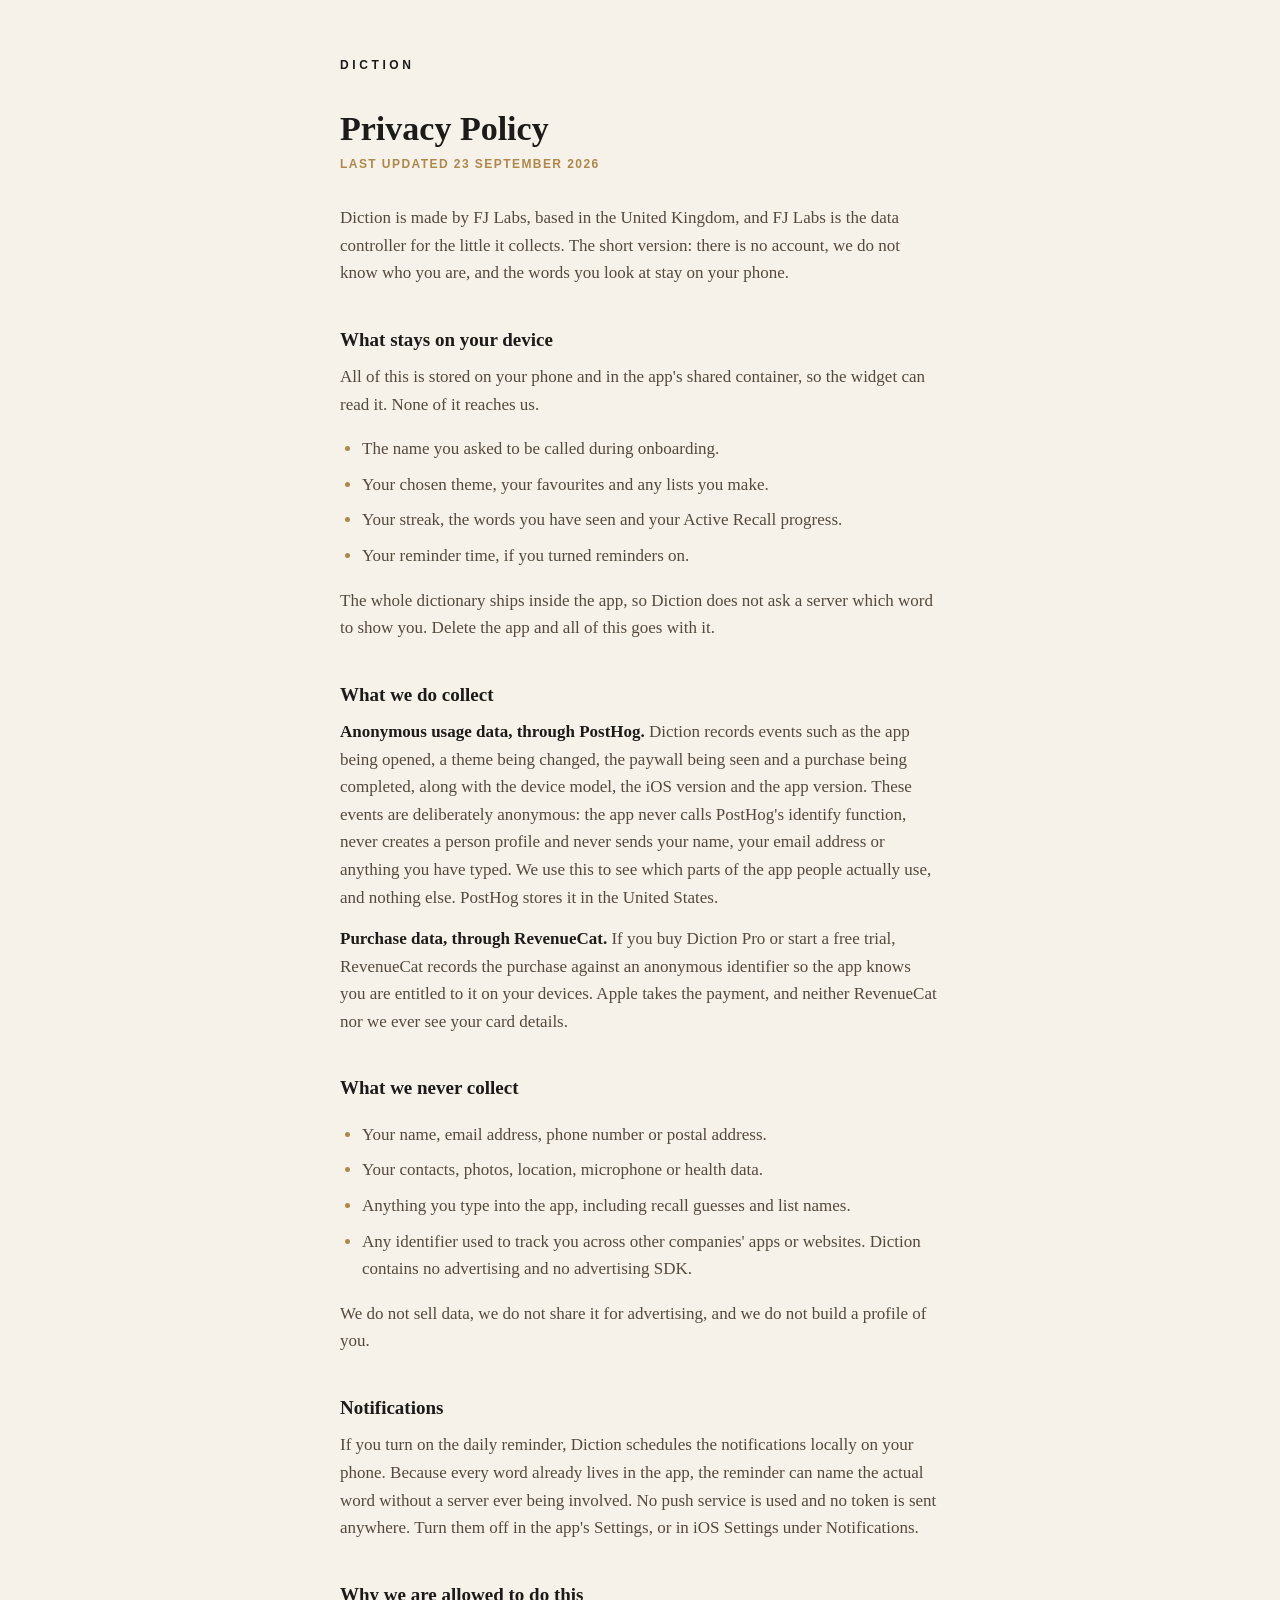
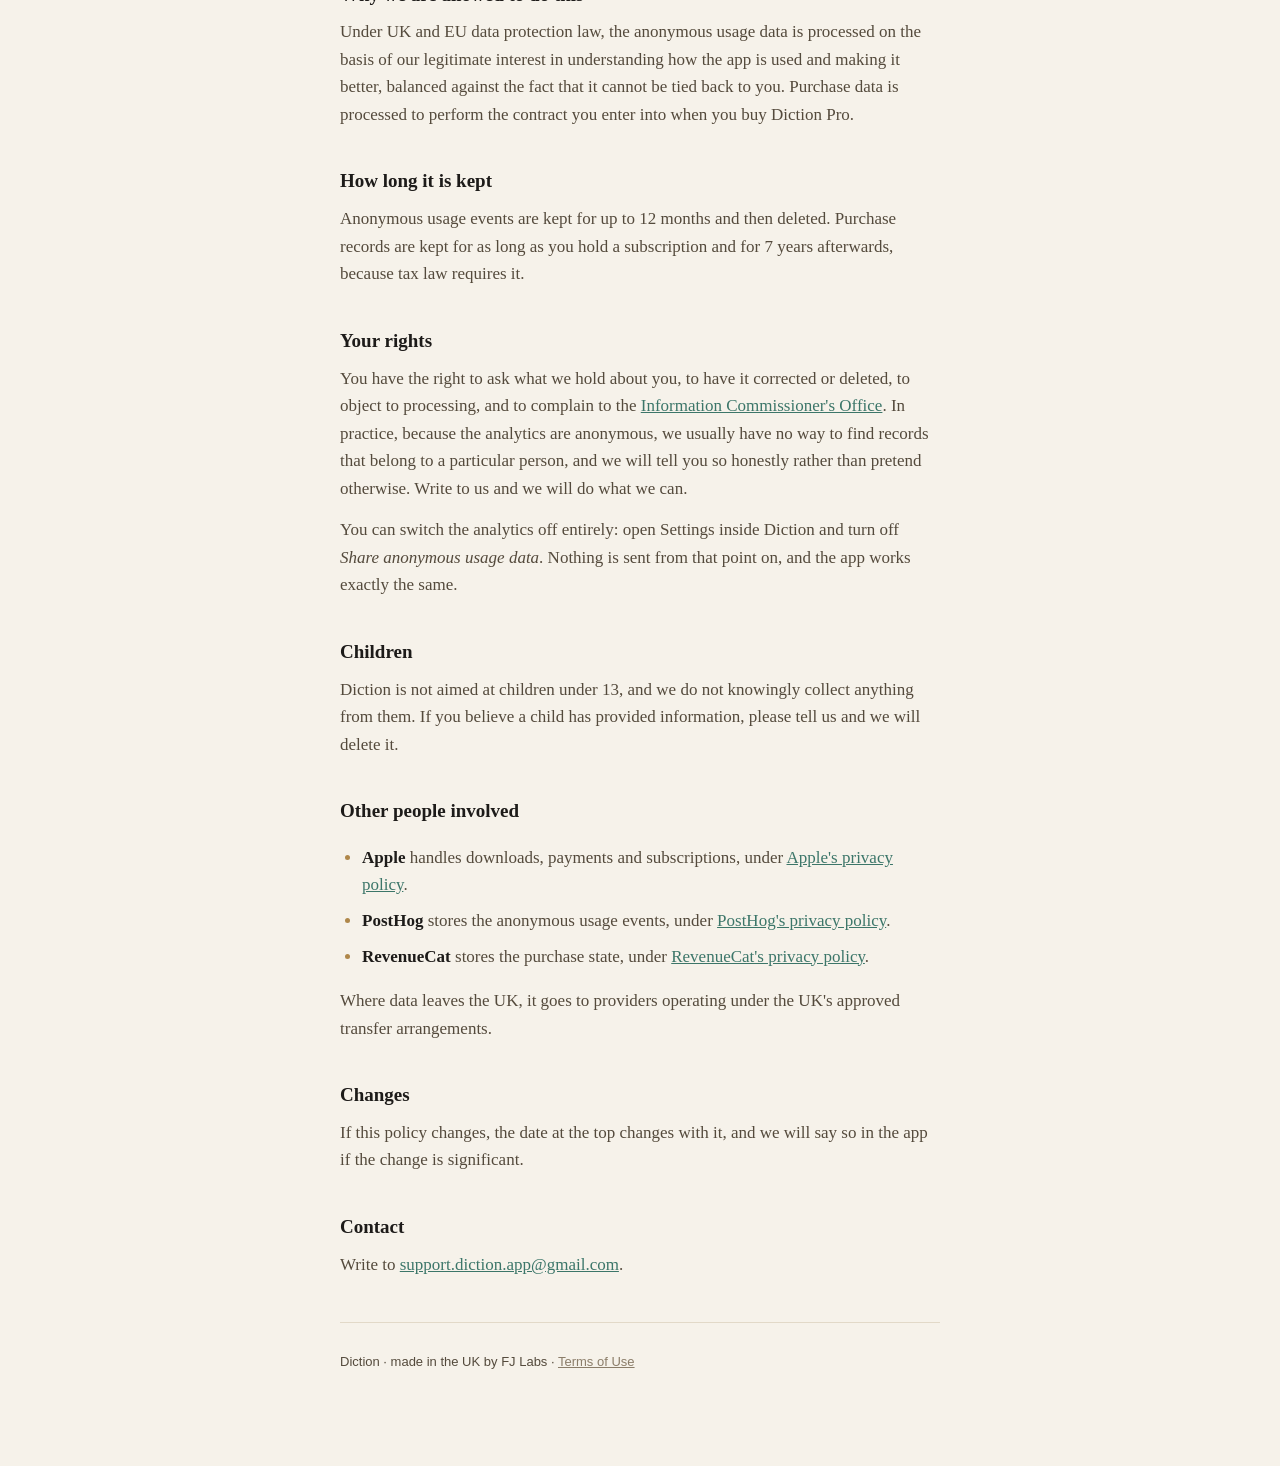
==== privacy.html @ 54b7a773 "Diction website: landing, support, privacy and terms Co-Authored-By: Claude Fable 5.1 <noreply@anthr" ====
<!doctype html>
<html lang="en-GB">
<head>
<meta charset="utf-8">
<meta name="viewport" content="width=device-width,initial-scale=1,viewport-fit=cover">
<title>Diction · Privacy Policy</title>
<meta name="description" content="What Diction collects, what it does not, and who else is involved.">
<link rel="stylesheet" href="style.css">
</head>
<body>
<div class="wrap">
<a class="mark" href="/diction/">DICTION</a>

<h1>Privacy Policy</h1>
<p class="updated">Last updated 23 September 2026</p>

<p>Diction is made by FJ Labs, based in the United Kingdom, and FJ Labs is the data controller for the little it collects. The short version: there is no account, we do not know who you are, and the words you look at stay on your phone.</p>

<h2>What stays on your device</h2>
<p>All of this is stored on your phone and in the app's shared container, so the widget can read it. None of it reaches us.</p>
<ul>
  <li>The name you asked to be called during onboarding.</li>
  <li>Your chosen theme, your favourites and any lists you make.</li>
  <li>Your streak, the words you have seen and your Active Recall progress.</li>
  <li>Your reminder time, if you turned reminders on.</li>
</ul>
<p>The whole dictionary ships inside the app, so Diction does not ask a server which word to show you. Delete the app and all of this goes with it.</p>

<h2>What we do collect</h2>
<p><strong>Anonymous usage data, through PostHog.</strong> Diction records events such as the app being opened, a theme being changed, the paywall being seen and a purchase being completed, along with the device model, the iOS version and the app version. These events are deliberately anonymous: the app never calls PostHog's identify function, never creates a person profile and never sends your name, your email address or anything you have typed. We use this to see which parts of the app people actually use, and nothing else. PostHog stores it in the United States.</p>
<p><strong>Purchase data, through RevenueCat.</strong> If you buy Diction Pro or start a free trial, RevenueCat records the purchase against an anonymous identifier so the app knows you are entitled to it on your devices. Apple takes the payment, and neither RevenueCat nor we ever see your card details.</p>

<h2>What we never collect</h2>
<ul>
  <li>Your name, email address, phone number or postal address.</li>
  <li>Your contacts, photos, location, microphone or health data.</li>
  <li>Anything you type into the app, including recall guesses and list names.</li>
  <li>Any identifier used to track you across other companies' apps or websites. Diction contains no advertising and no advertising SDK.</li>
</ul>
<p>We do not sell data, we do not share it for advertising, and we do not build a profile of you.</p>

<h2>Notifications</h2>
<p>If you turn on the daily reminder, Diction schedules the notifications locally on your phone. Because every word already lives in the app, the reminder can name the actual word without a server ever being involved. No push service is used and no token is sent anywhere. Turn them off in the app's Settings, or in iOS Settings under Notifications.</p>

<h2>Why we are allowed to do this</h2>
<p>Under UK and EU data protection law, the anonymous usage data is processed on the basis of our legitimate interest in understanding how the app is used and making it better, balanced against the fact that it cannot be tied back to you. Purchase data is processed to perform the contract you enter into when you buy Diction Pro.</p>

<h2>How long it is kept</h2>
<p>Anonymous usage events are kept for up to 12 months and then deleted. Purchase records are kept for as long as you hold a subscription and for 7 years afterwards, because tax law requires it.</p>

<h2>Your rights</h2>
<p>You have the right to ask what we hold about you, to have it corrected or deleted, to object to processing, and to complain to the <a href="https://ico.org.uk">Information Commissioner's Office</a>. In practice, because the analytics are anonymous, we usually have no way to find records that belong to a particular person, and we will tell you so honestly rather than pretend otherwise. Write to us and we will do what we can.</p>
<p>You can switch the analytics off entirely: open Settings inside Diction and turn off <em>Share anonymous usage data</em>. Nothing is sent from that point on, and the app works exactly the same.</p>

<h2>Children</h2>
<p>Diction is not aimed at children under 13, and we do not knowingly collect anything from them. If you believe a child has provided information, please tell us and we will delete it.</p>

<h2>Other people involved</h2>
<ul>
  <li><strong>Apple</strong> handles downloads, payments and subscriptions, under <a href="https://www.apple.com/uk/legal/privacy/">Apple's privacy policy</a>.</li>
  <li><strong>PostHog</strong> stores the anonymous usage events, under <a href="https://posthog.com/privacy">PostHog's privacy policy</a>.</li>
  <li><strong>RevenueCat</strong> stores the purchase state, under <a href="https://www.revenuecat.com/privacy">RevenueCat's privacy policy</a>.</li>
</ul>
<p>Where data leaves the UK, it goes to providers operating under the UK's approved transfer arrangements.</p>

<h2>Changes</h2>
<p>If this policy changes, the date at the top changes with it, and we will say so in the app if the change is significant.</p>

<h2>Contact</h2>
<p>Write to <a href="mailto:support.diction.app@gmail.com?subject=Diction%20privacy">support.diction.app@gmail.com</a>.</p>

<hr>
<footer>
  <p>Diction · made in the UK by FJ Labs · <a href="terms.html">Terms of Use</a></p>
</footer>
</div>
</body>
</html>
---- style.css ----
/* Diction's legal pages wear the app's paper, serif and verdigris. */
:root{
  --page:#F6F2EA; --ink:#1D1B19; --ink2:#544A3C; --ink3:#8B7D69;
  --gold:#AF874A; --verd:#3C7669; --line:#E2D9C8;
  --serif:"Newsreader","New York","Iowan Old Style",Georgia,serif;
  --sans:-apple-system,BlinkMacSystemFont,"Segoe UI",Helvetica,Arial,sans-serif;
}
*{box-sizing:border-box}
body{margin:0;background:var(--page);color:var(--ink);
  font-family:var(--serif);font-size:17px;line-height:1.62}
.wrap{max-width:640px;margin:0 auto;padding-inline:20px;padding-block:56px 80px}
.mark{font-family:var(--sans);font-size:12px;font-weight:600;letter-spacing:.3em;
  color:var(--ink);text-decoration:none;display:block;margin-bottom:34px}
h1{font-size:34px;line-height:1.15;font-weight:600;margin:0 0 6px}
h2{font-size:19px;font-weight:600;margin:38px 0 8px}
.updated{font-family:var(--sans);font-size:12px;font-weight:600;letter-spacing:.12em;
  text-transform:uppercase;color:var(--gold);margin:0 0 30px}
p,li{color:var(--ink2);margin:0 0 14px}
li{margin-bottom:8px}
ul{padding-left:22px}
li::marker{color:var(--gold)}
strong{color:var(--ink)}
a{color:var(--verd)}
hr{border:0;border-top:1px solid var(--line);margin:44px 0 28px}
footer{font-family:var(--sans);font-size:13px;color:var(--ink3)}
footer a{color:var(--ink3)}
@media (prefers-color-scheme:dark){
  :root{--page:#141415;--ink:#F1EDE5;--ink2:#C9C1B3;--ink3:#968D7E;
        --gold:#C8A367;--verd:#6FB3A3;--line:#2E2D2B}
}

/* Landing page */
.wide{max-width:1040px}
nav{display:flex;align-items:center;justify-content:space-between;gap:16px;margin-bottom:64px}
nav .mark{margin:0}
nav .links{display:flex;gap:22px;font-family:var(--sans);font-size:14px}
nav .links a{color:var(--ink2);text-decoration:none}
.hero{display:grid;grid-template-columns:1.1fr 1fr;gap:40px;align-items:center}
.hero h1{font-size:52px;line-height:1.05;letter-spacing:-.01em;margin:0 0 18px;text-wrap:balance}
.hero h1 em{font-style:normal;color:var(--verd)}
.hero p{font-size:19px;max-width:44ch}
.hero img{width:100%;height:auto;display:block}
.cta{display:inline-flex;align-items:center;gap:10px;background:var(--verd);color:#fff;text-decoration:none;
  font-family:var(--sans);font-weight:600;font-size:16px;padding:14px 22px;border-radius:999px;margin-top:10px}
.cta.soon{background:var(--ink3);cursor:default}
.eyebrow{font-family:var(--sans);font-size:12px;font-weight:600;letter-spacing:.14em;text-transform:uppercase;color:var(--gold);margin:0 0 14px}
.features{display:grid;grid-template-columns:repeat(3,1fr);gap:26px;margin-top:96px}
.features h3{font-size:22px;font-weight:600;margin:0 0 8px}
.features p{font-size:16px}
.shots{display:grid;grid-template-columns:1fr 1fr;gap:40px;align-items:center;margin-top:96px}
.shots img{width:100%;height:auto;border-radius:24px;display:block}
.shots h2{font-size:34px;margin:0 0 12px;line-height:1.15}
.pro{margin-top:96px;padding:36px;border:1px solid var(--line);border-radius:24px}
.pro ul{columns:2;column-gap:32px;margin:14px 0 0}
.foot{display:flex;flex-wrap:wrap;gap:8px 22px;justify-content:space-between;margin-top:96px}
@media (max-width:760px){
  .hero,.shots,.features{grid-template-columns:1fr}
  .hero h1{font-size:38px}
  .shots.flip img{order:-1}
  .pro ul{columns:1}
  nav .links{gap:14px}
}
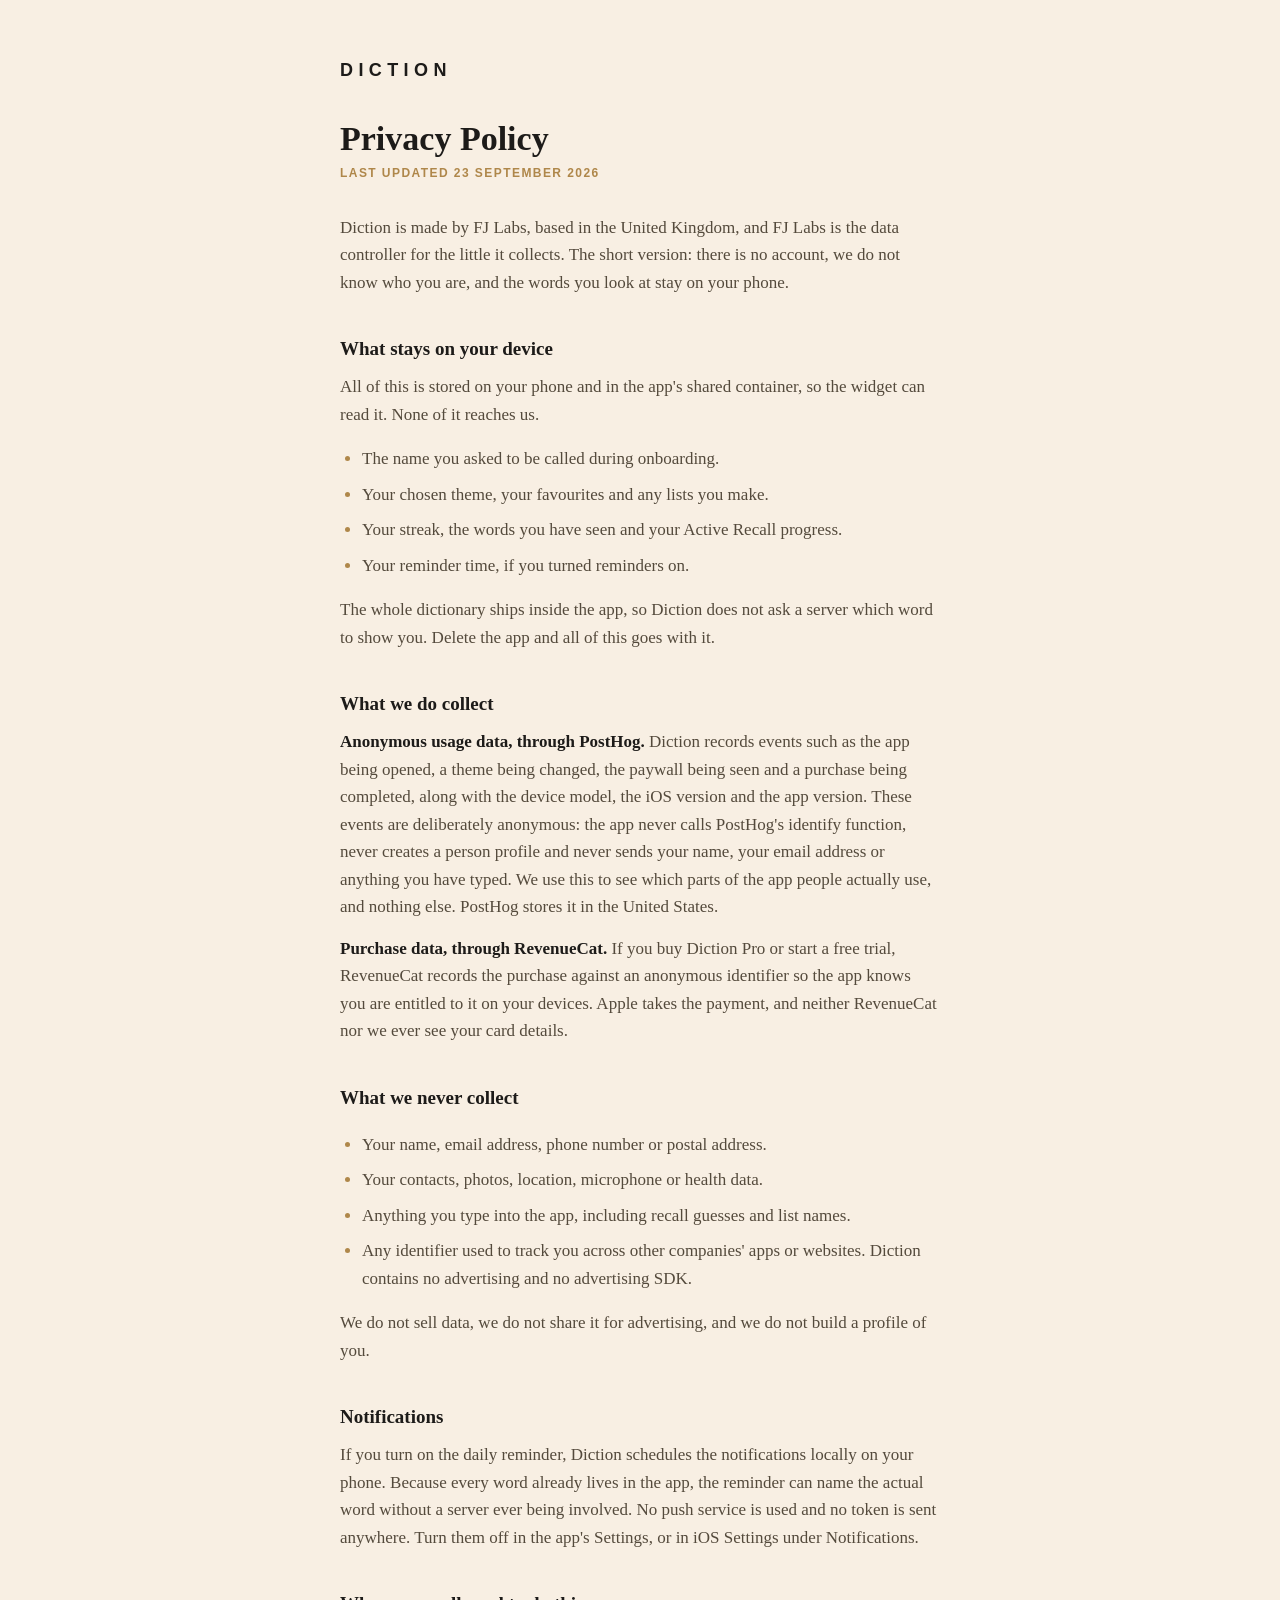
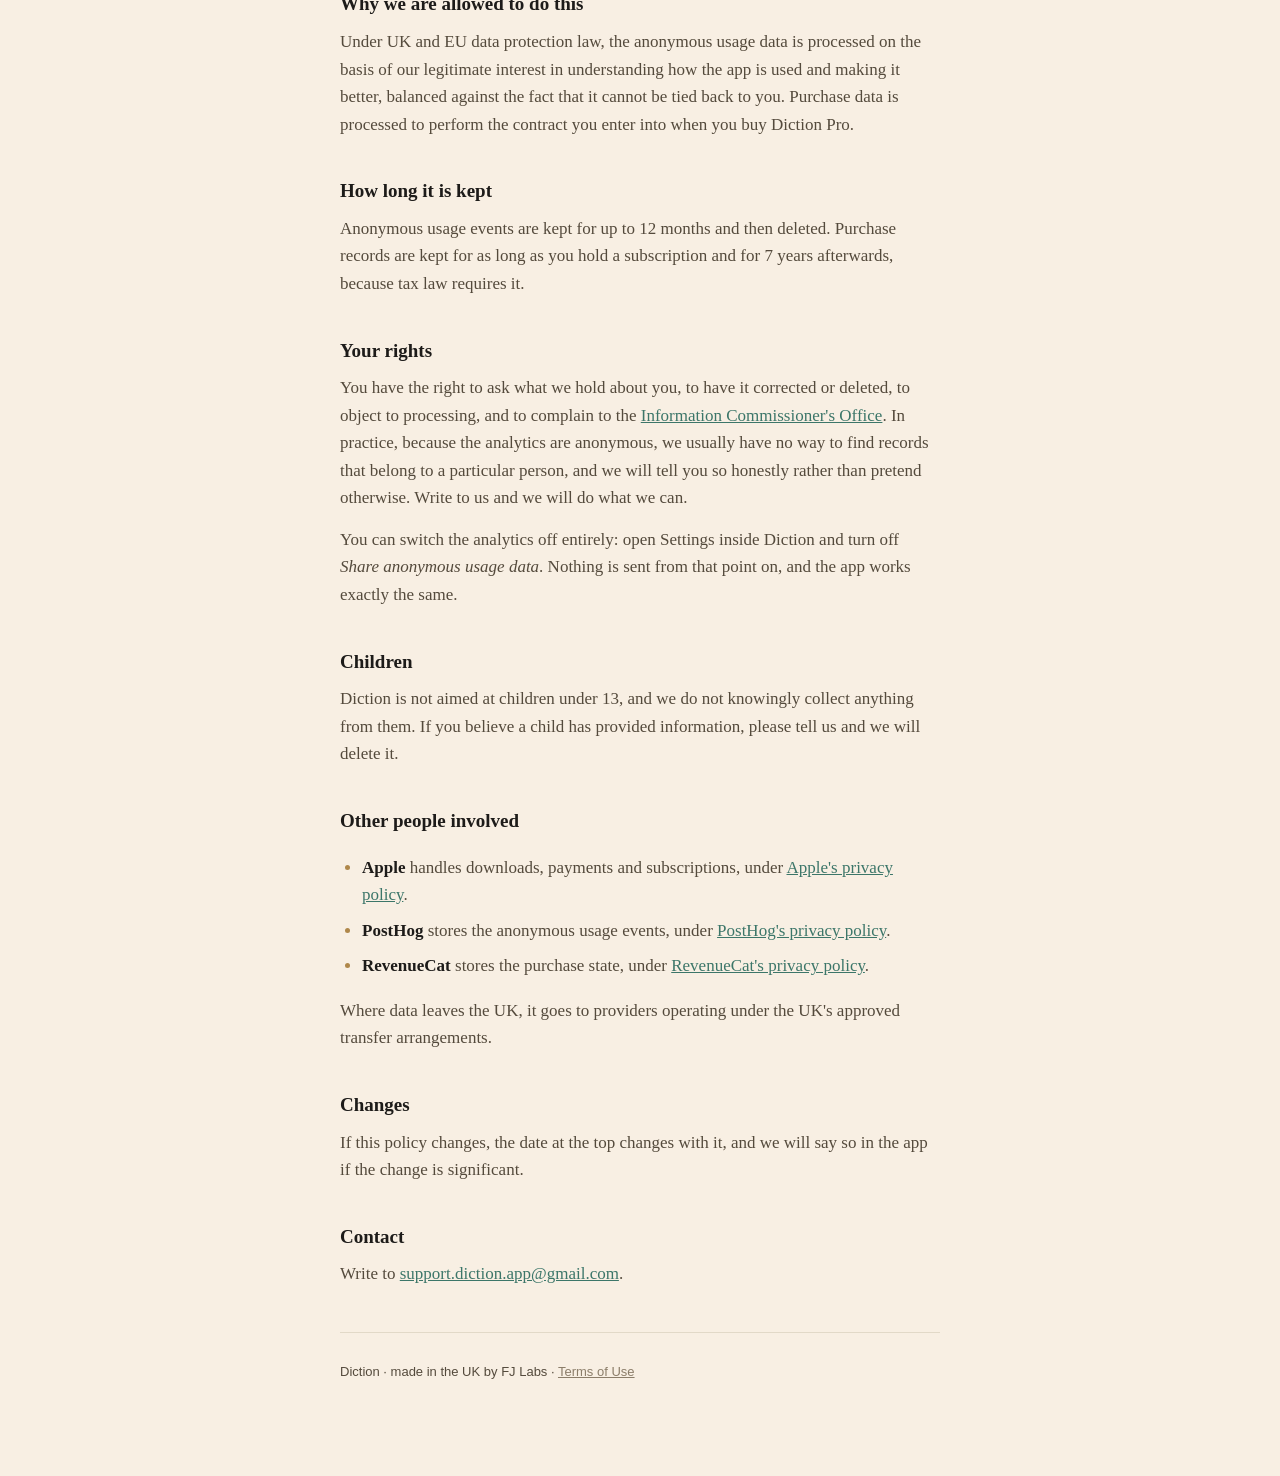
==== commit d1b58544: "Privacy and terms wordmark links home too" ====
--- a/privacy.html
+++ b/privacy.html
@@ -9,7 +9,7 @@
 </head>
 <body>
 <div class="wrap">
-<a class="mark" href="/diction/">DICTION</a>
+<a class="mark" href="https://trydiction.com/">DICTION</a>
 
 <h1>Privacy Policy</h1>
 <p class="updated">Last updated 23 September 2026</p>
--- a/style.css
+++ b/style.css
@@ -1,6 +1,6 @@
 /* Diction's legal pages wear the app's paper, serif and verdigris. */
 :root{
-  --page:#F6F2EA; --ink:#1D1B19; --ink2:#544A3C; --ink3:#8B7D69;
+  --page:#F8EFE3; --ink:#1D1B19; --ink2:#544A3C; --ink3:#8B7D69;
   --gold:#AF874A; --verd:#3C7669; --line:#E2D9C8;
   --serif:"Newsreader","New York","Iowan Old Style",Georgia,serif;
   --sans:-apple-system,BlinkMacSystemFont,"Segoe UI",Helvetica,Arial,sans-serif;
@@ -9,7 +9,7 @@
 body{margin:0;background:var(--page);color:var(--ink);
   font-family:var(--serif);font-size:17px;line-height:1.62}
 .wrap{max-width:640px;margin:0 auto;padding-inline:20px;padding-block:56px 80px}
-.mark{font-family:var(--sans);font-size:12px;font-weight:600;letter-spacing:.3em;
+.mark{font-family:var(--sans);font-size:18px;font-weight:600;letter-spacing:.3em;
   color:var(--ink);text-decoration:none;display:block;margin-bottom:34px}
 h1{font-size:34px;line-height:1.15;font-weight:600;margin:0 0 6px}
 h2{font-size:19px;font-weight:600;margin:38px 0 8px}
@@ -29,34 +29,3 @@
         --gold:#C8A367;--verd:#6FB3A3;--line:#2E2D2B}
 }
 
-/* Landing page */
-.wide{max-width:1040px}
-nav{display:flex;align-items:center;justify-content:space-between;gap:16px;margin-bottom:64px}
-nav .mark{margin:0}
-nav .links{display:flex;gap:22px;font-family:var(--sans);font-size:14px}
-nav .links a{color:var(--ink2);text-decoration:none}
-.hero{display:grid;grid-template-columns:1.1fr 1fr;gap:40px;align-items:center}
-.hero h1{font-size:52px;line-height:1.05;letter-spacing:-.01em;margin:0 0 18px;text-wrap:balance}
-.hero h1 em{font-style:normal;color:var(--verd)}
-.hero p{font-size:19px;max-width:44ch}
-.hero img{width:100%;height:auto;display:block}
-.cta{display:inline-flex;align-items:center;gap:10px;background:var(--verd);color:#fff;text-decoration:none;
-  font-family:var(--sans);font-weight:600;font-size:16px;padding:14px 22px;border-radius:999px;margin-top:10px}
-.cta.soon{background:var(--ink3);cursor:default}
-.eyebrow{font-family:var(--sans);font-size:12px;font-weight:600;letter-spacing:.14em;text-transform:uppercase;color:var(--gold);margin:0 0 14px}
-.features{display:grid;grid-template-columns:repeat(3,1fr);gap:26px;margin-top:96px}
-.features h3{font-size:22px;font-weight:600;margin:0 0 8px}
-.features p{font-size:16px}
-.shots{display:grid;grid-template-columns:1fr 1fr;gap:40px;align-items:center;margin-top:96px}
-.shots img{width:100%;height:auto;border-radius:24px;display:block}
-.shots h2{font-size:34px;margin:0 0 12px;line-height:1.15}
-.pro{margin-top:96px;padding:36px;border:1px solid var(--line);border-radius:24px}
-.pro ul{columns:2;column-gap:32px;margin:14px 0 0}
-.foot{display:flex;flex-wrap:wrap;gap:8px 22px;justify-content:space-between;margin-top:96px}
-@media (max-width:760px){
-  .hero,.shots,.features{grid-template-columns:1fr}
-  .hero h1{font-size:38px}
-  .shots.flip img{order:-1}
-  .pro ul{columns:1}
-  nav .links{gap:14px}
-}
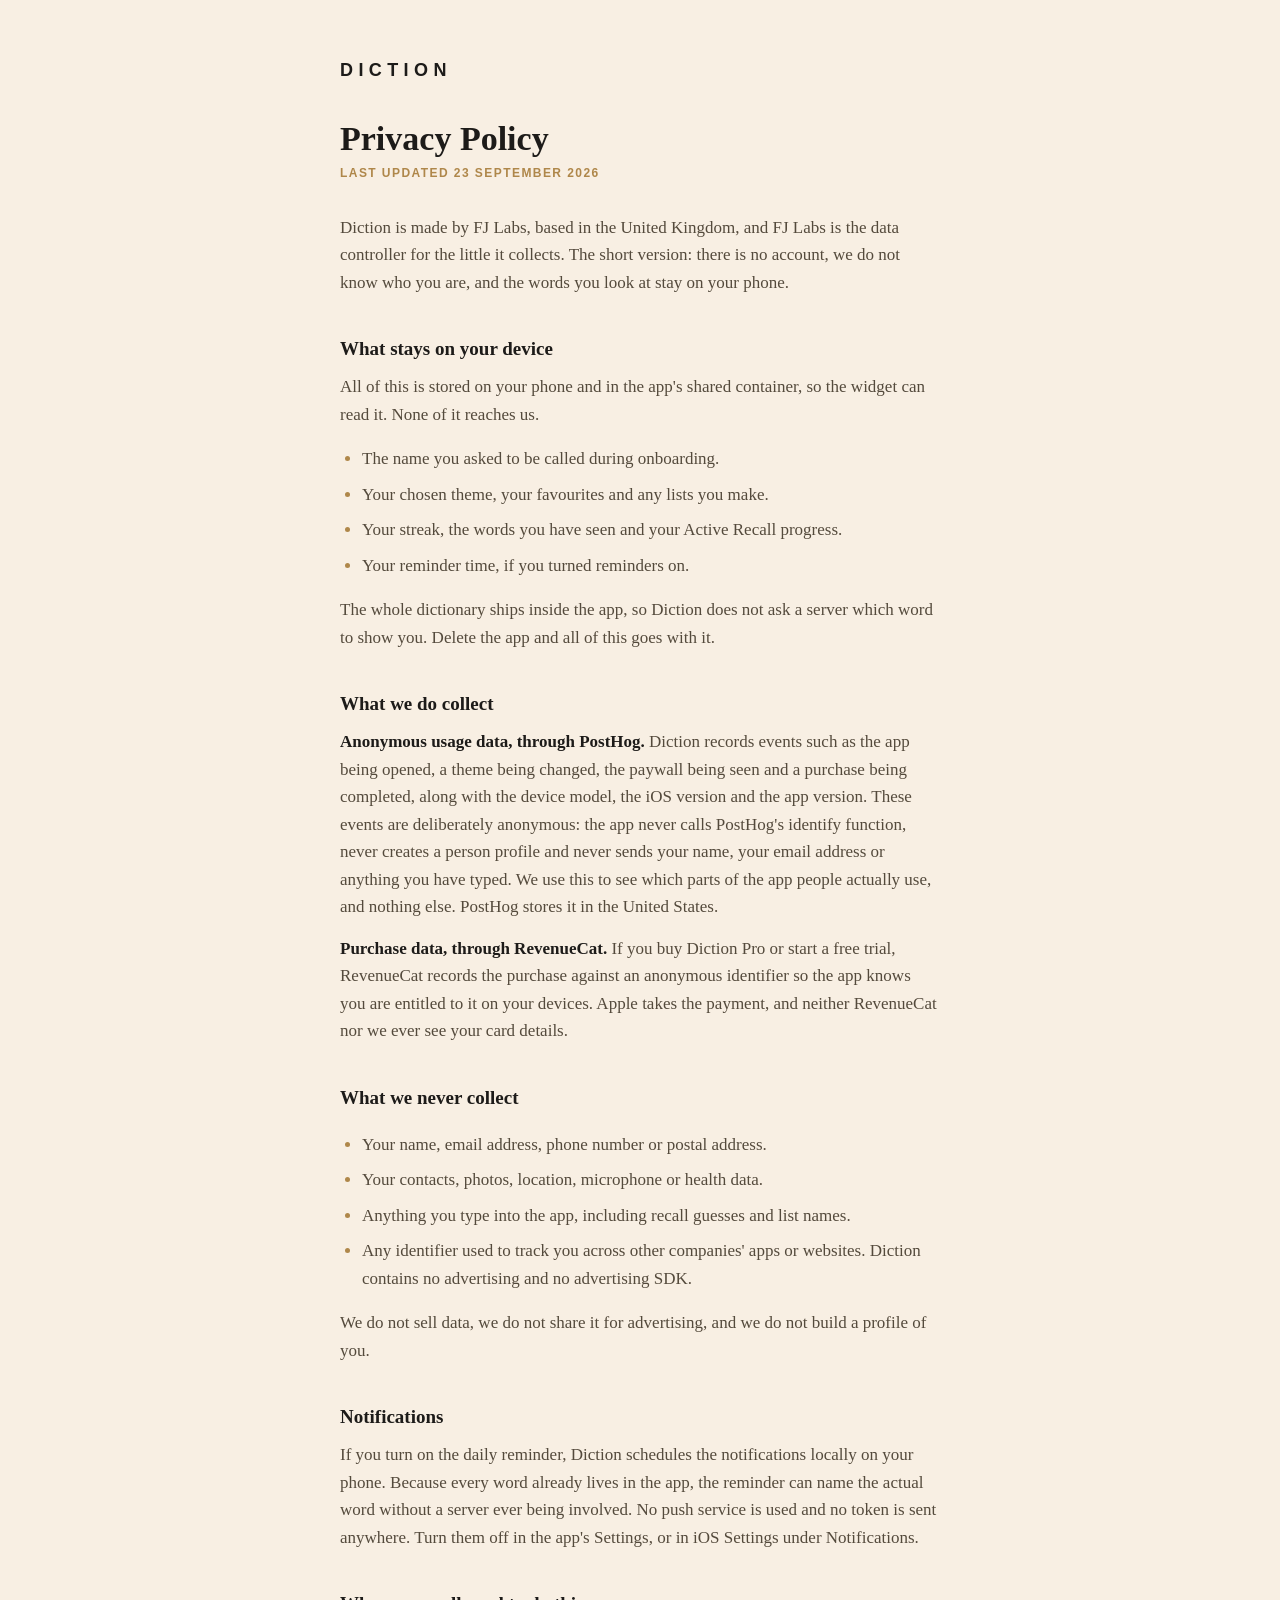
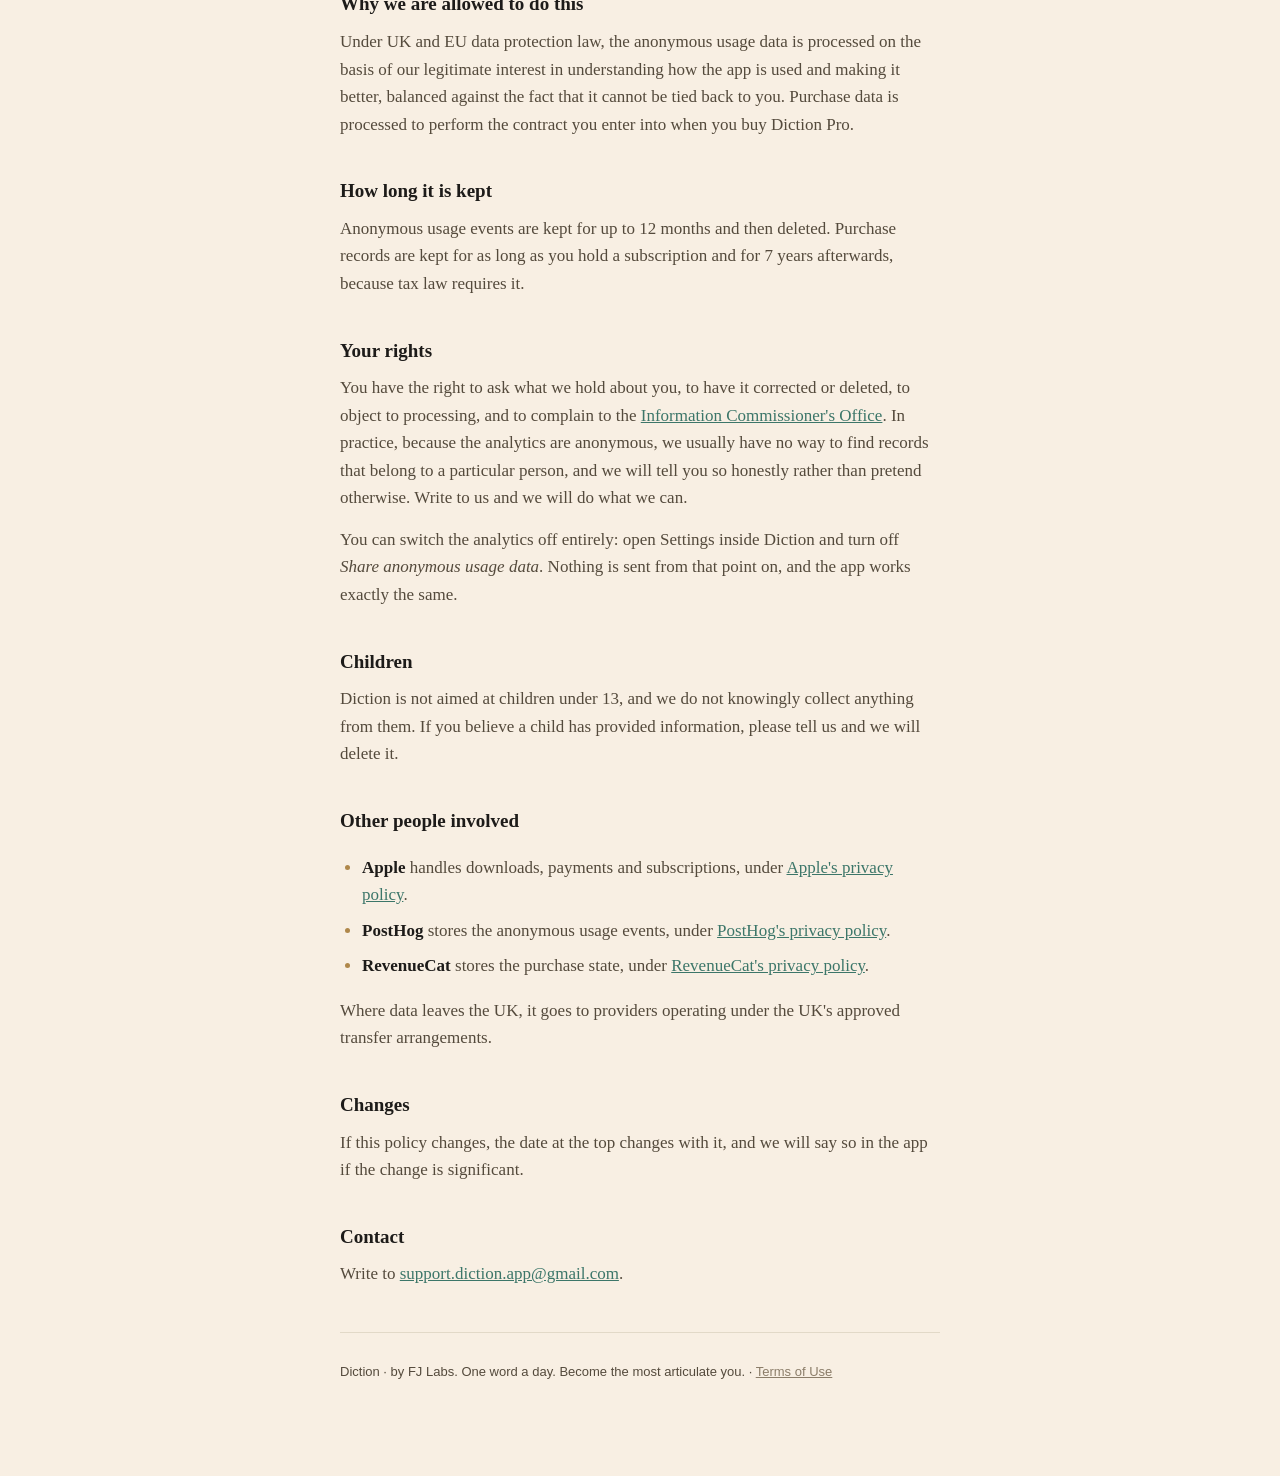
==== commit d29eea97: "Footer line" ====
--- a/privacy.html
+++ b/privacy.html
@@ -71,7 +71,7 @@
 
 <hr>
 <footer>
-  <p>Diction · made in the UK by FJ Labs · <a href="terms.html">Terms of Use</a></p>
+  <p>Diction · by FJ Labs. One word a day. Become the most articulate you. · <a href="terms.html">Terms of Use</a></p>
 </footer>
 </div>
 </body>
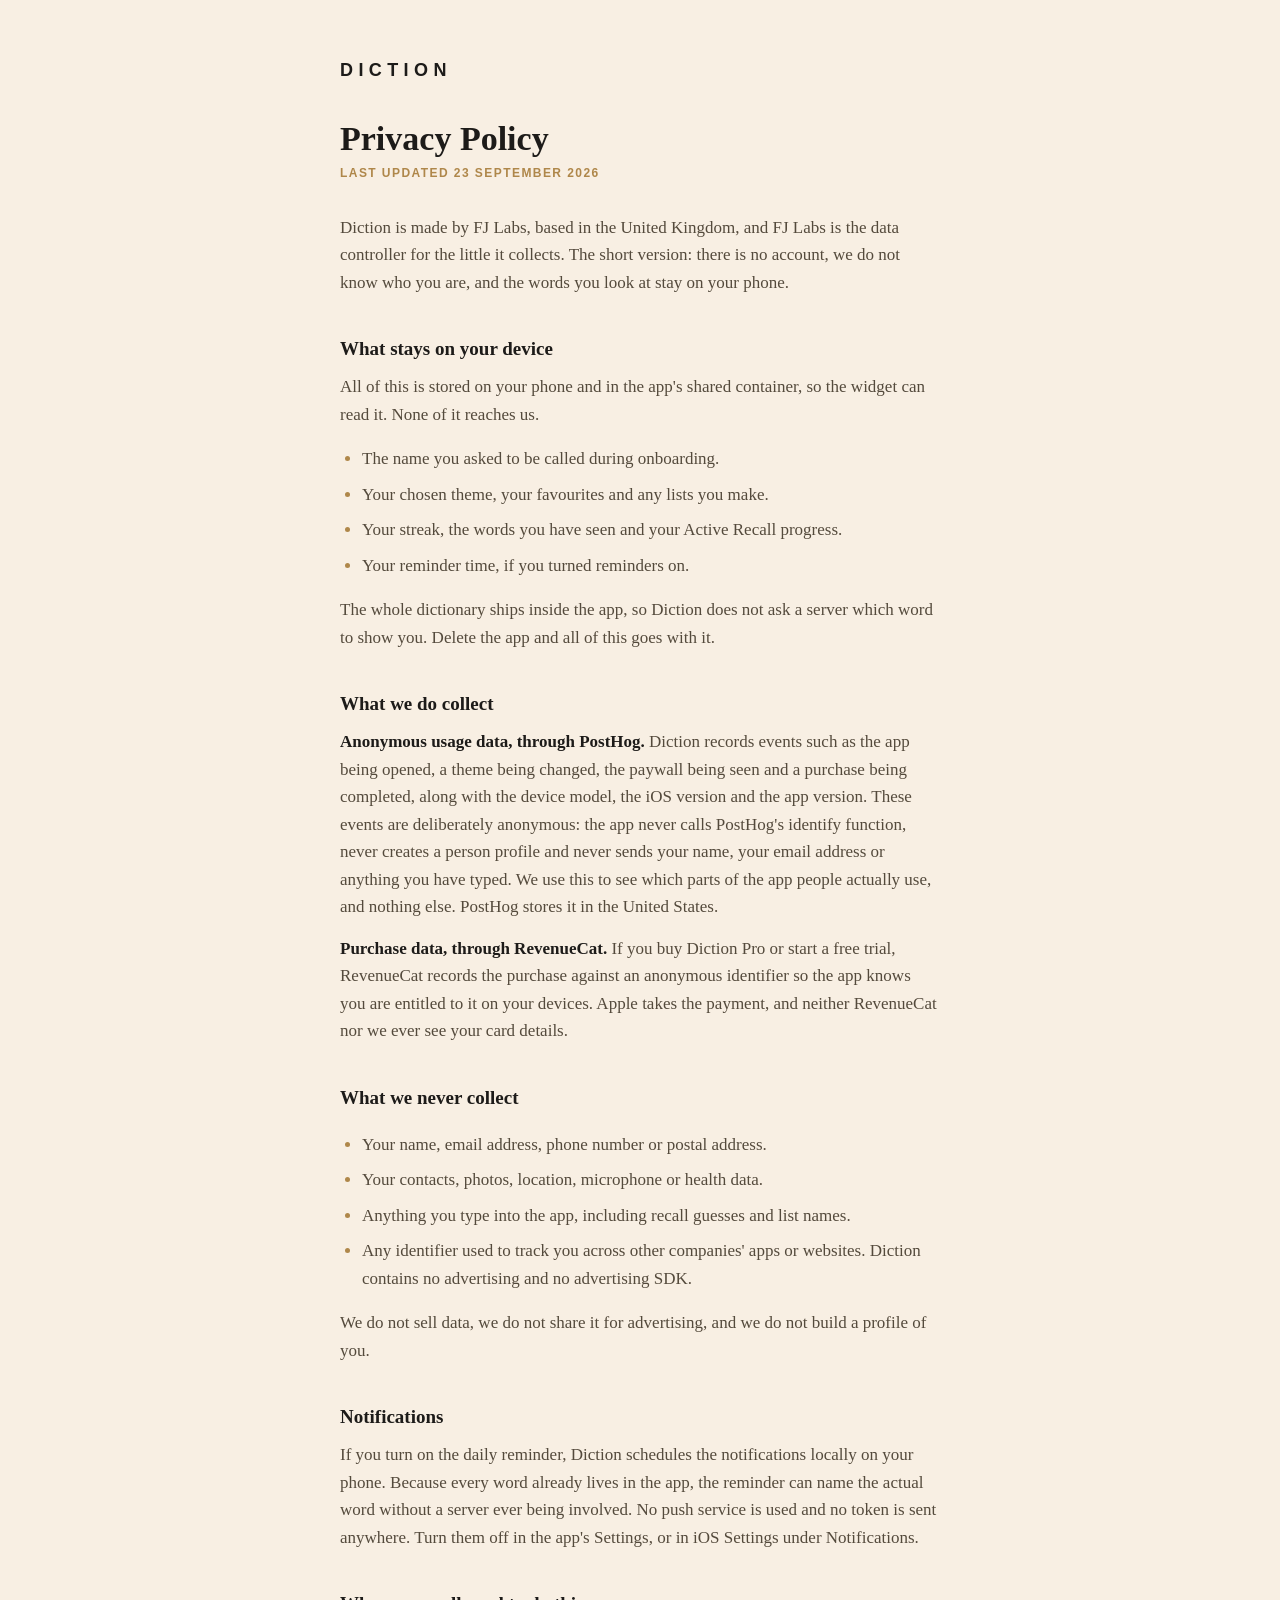
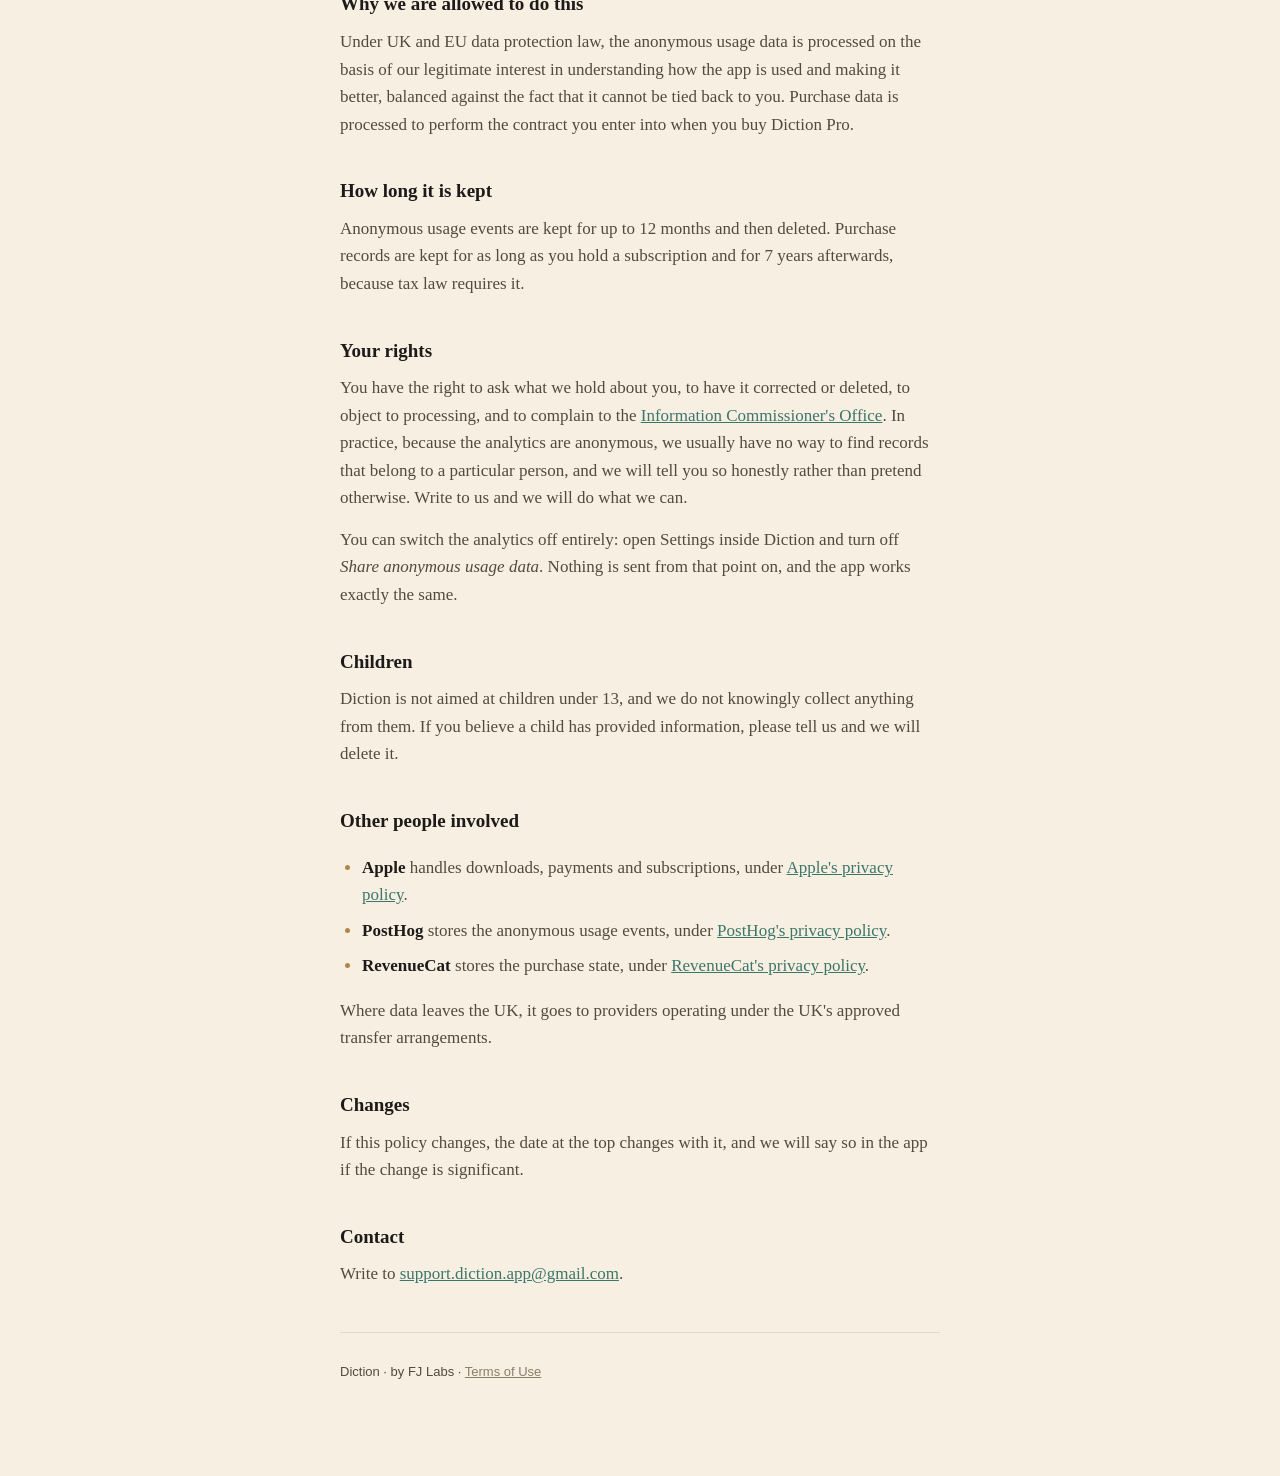
==== commit 2897079a: "Closing heading; footer back to the short line" ====
--- a/privacy.html
+++ b/privacy.html
@@ -71,7 +71,7 @@
 
 <hr>
 <footer>
-  <p>Diction · by FJ Labs. One word a day. Become the most articulate you. · <a href="terms.html">Terms of Use</a></p>
+  <p>Diction · by FJ Labs · <a href="terms.html">Terms of Use</a></p>
 </footer>
 </div>
 </body>
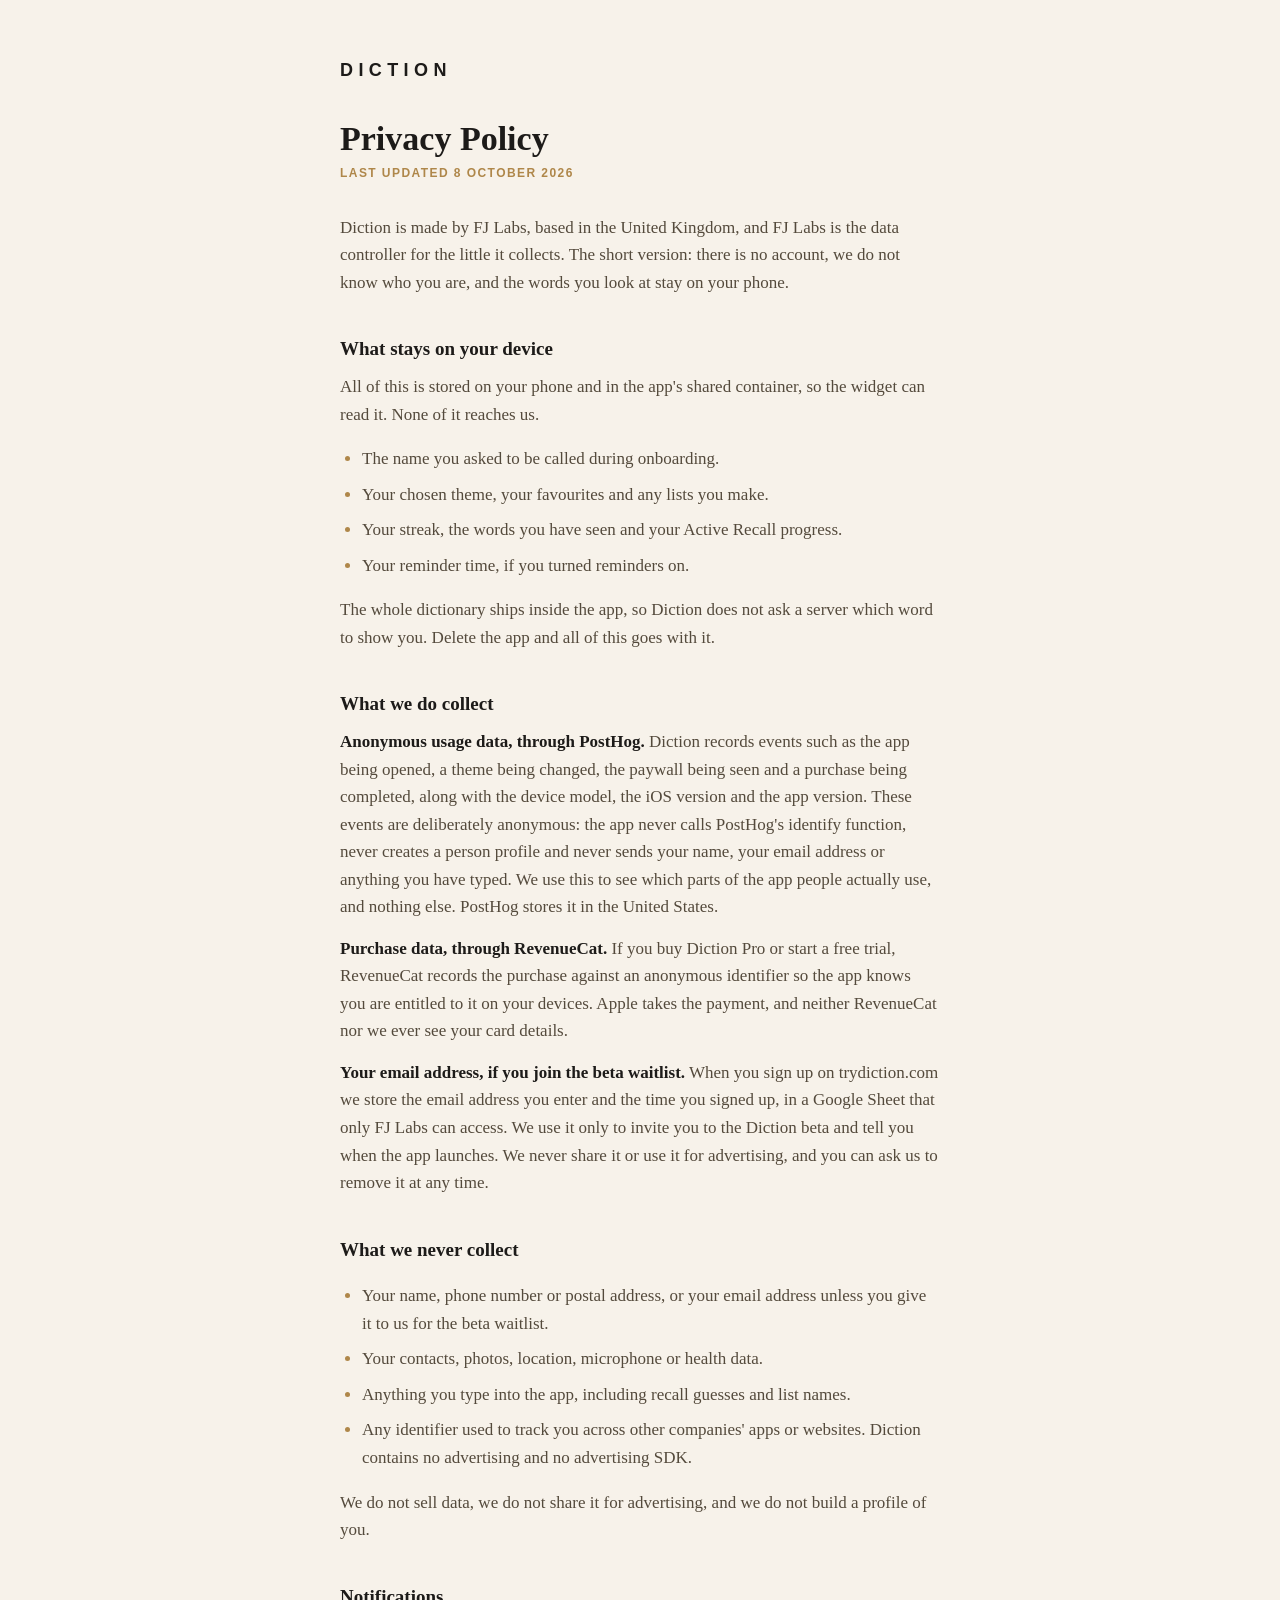
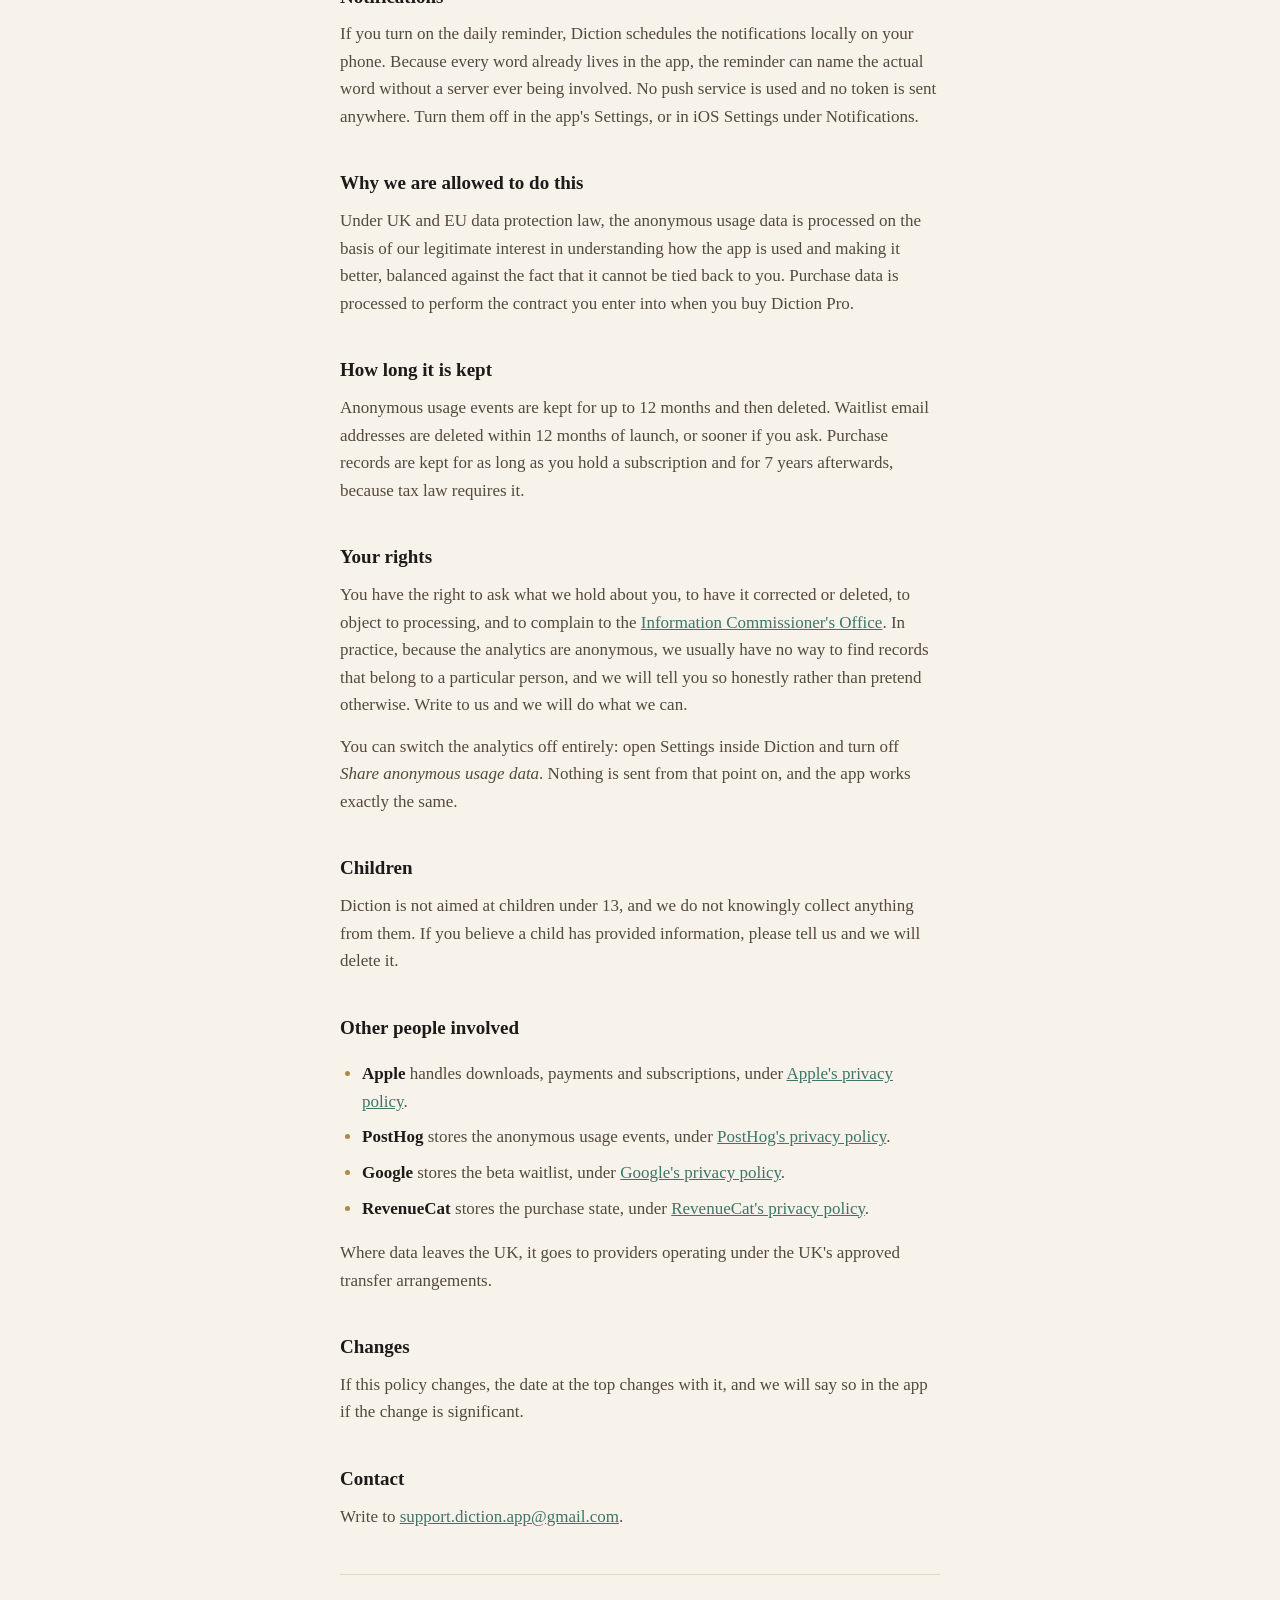
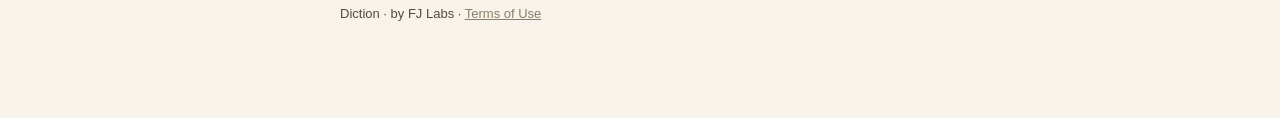
==== commit 0f476e26: "Replace App Store badges with a beta waitlist form Emails post to a Google Apps Script web app that " ====
--- a/privacy.html
+++ b/privacy.html
@@ -12,7 +12,7 @@
 <a class="mark" href="https://trydiction.com/">DICTION</a>
 
 <h1>Privacy Policy</h1>
-<p class="updated">Last updated 23 September 2026</p>
+<p class="updated">Last updated 8 October 2026</p>
 
 <p>Diction is made by FJ Labs, based in the United Kingdom, and FJ Labs is the data controller for the little it collects. The short version: there is no account, we do not know who you are, and the words you look at stay on your phone.</p>
 
@@ -30,9 +30,11 @@
 <p><strong>Anonymous usage data, through PostHog.</strong> Diction records events such as the app being opened, a theme being changed, the paywall being seen and a purchase being completed, along with the device model, the iOS version and the app version. These events are deliberately anonymous: the app never calls PostHog's identify function, never creates a person profile and never sends your name, your email address or anything you have typed. We use this to see which parts of the app people actually use, and nothing else. PostHog stores it in the United States.</p>
 <p><strong>Purchase data, through RevenueCat.</strong> If you buy Diction Pro or start a free trial, RevenueCat records the purchase against an anonymous identifier so the app knows you are entitled to it on your devices. Apple takes the payment, and neither RevenueCat nor we ever see your card details.</p>
 
+<p><strong>Your email address, if you join the beta waitlist.</strong> When you sign up on trydiction.com we store the email address you enter and the time you signed up, in a Google Sheet that only FJ Labs can access. We use it only to invite you to the Diction beta and tell you when the app launches. We never share it or use it for advertising, and you can ask us to remove it at any time.</p>
+
 <h2>What we never collect</h2>
 <ul>
-  <li>Your name, email address, phone number or postal address.</li>
+  <li>Your name, phone number or postal address, or your email address unless you give it to us for the beta waitlist.</li>
   <li>Your contacts, photos, location, microphone or health data.</li>
   <li>Anything you type into the app, including recall guesses and list names.</li>
   <li>Any identifier used to track you across other companies' apps or websites. Diction contains no advertising and no advertising SDK.</li>
@@ -46,7 +48,7 @@
 <p>Under UK and EU data protection law, the anonymous usage data is processed on the basis of our legitimate interest in understanding how the app is used and making it better, balanced against the fact that it cannot be tied back to you. Purchase data is processed to perform the contract you enter into when you buy Diction Pro.</p>
 
 <h2>How long it is kept</h2>
-<p>Anonymous usage events are kept for up to 12 months and then deleted. Purchase records are kept for as long as you hold a subscription and for 7 years afterwards, because tax law requires it.</p>
+<p>Anonymous usage events are kept for up to 12 months and then deleted. Waitlist email addresses are deleted within 12 months of launch, or sooner if you ask. Purchase records are kept for as long as you hold a subscription and for 7 years afterwards, because tax law requires it.</p>
 
 <h2>Your rights</h2>
 <p>You have the right to ask what we hold about you, to have it corrected or deleted, to object to processing, and to complain to the <a href="https://ico.org.uk">Information Commissioner's Office</a>. In practice, because the analytics are anonymous, we usually have no way to find records that belong to a particular person, and we will tell you so honestly rather than pretend otherwise. Write to us and we will do what we can.</p>
@@ -59,6 +61,7 @@
 <ul>
   <li><strong>Apple</strong> handles downloads, payments and subscriptions, under <a href="https://www.apple.com/uk/legal/privacy/">Apple's privacy policy</a>.</li>
   <li><strong>PostHog</strong> stores the anonymous usage events, under <a href="https://posthog.com/privacy">PostHog's privacy policy</a>.</li>
+  <li><strong>Google</strong> stores the beta waitlist, under <a href="https://policies.google.com/privacy">Google's privacy policy</a>.</li>
   <li><strong>RevenueCat</strong> stores the purchase state, under <a href="https://www.revenuecat.com/privacy">RevenueCat's privacy policy</a>.</li>
 </ul>
 <p>Where data leaves the UK, it goes to providers operating under the UK's approved transfer arrangements.</p>
--- a/style.css
+++ b/style.css
@@ -1,6 +1,6 @@
 /* Diction's legal pages wear the app's paper, serif and verdigris. */
 :root{
-  --page:#F8EFE3; --ink:#1D1B19; --ink2:#544A3C; --ink3:#8B7D69;
+  --page:#F7F2EA; --ink:#1D1B19; --ink2:#544A3C; --ink3:#8B7D69;
   --gold:#AF874A; --verd:#3C7669; --line:#E2D9C8;
   --serif:"Newsreader","New York","Iowan Old Style",Georgia,serif;
   --sans:-apple-system,BlinkMacSystemFont,"Segoe UI",Helvetica,Arial,sans-serif;
